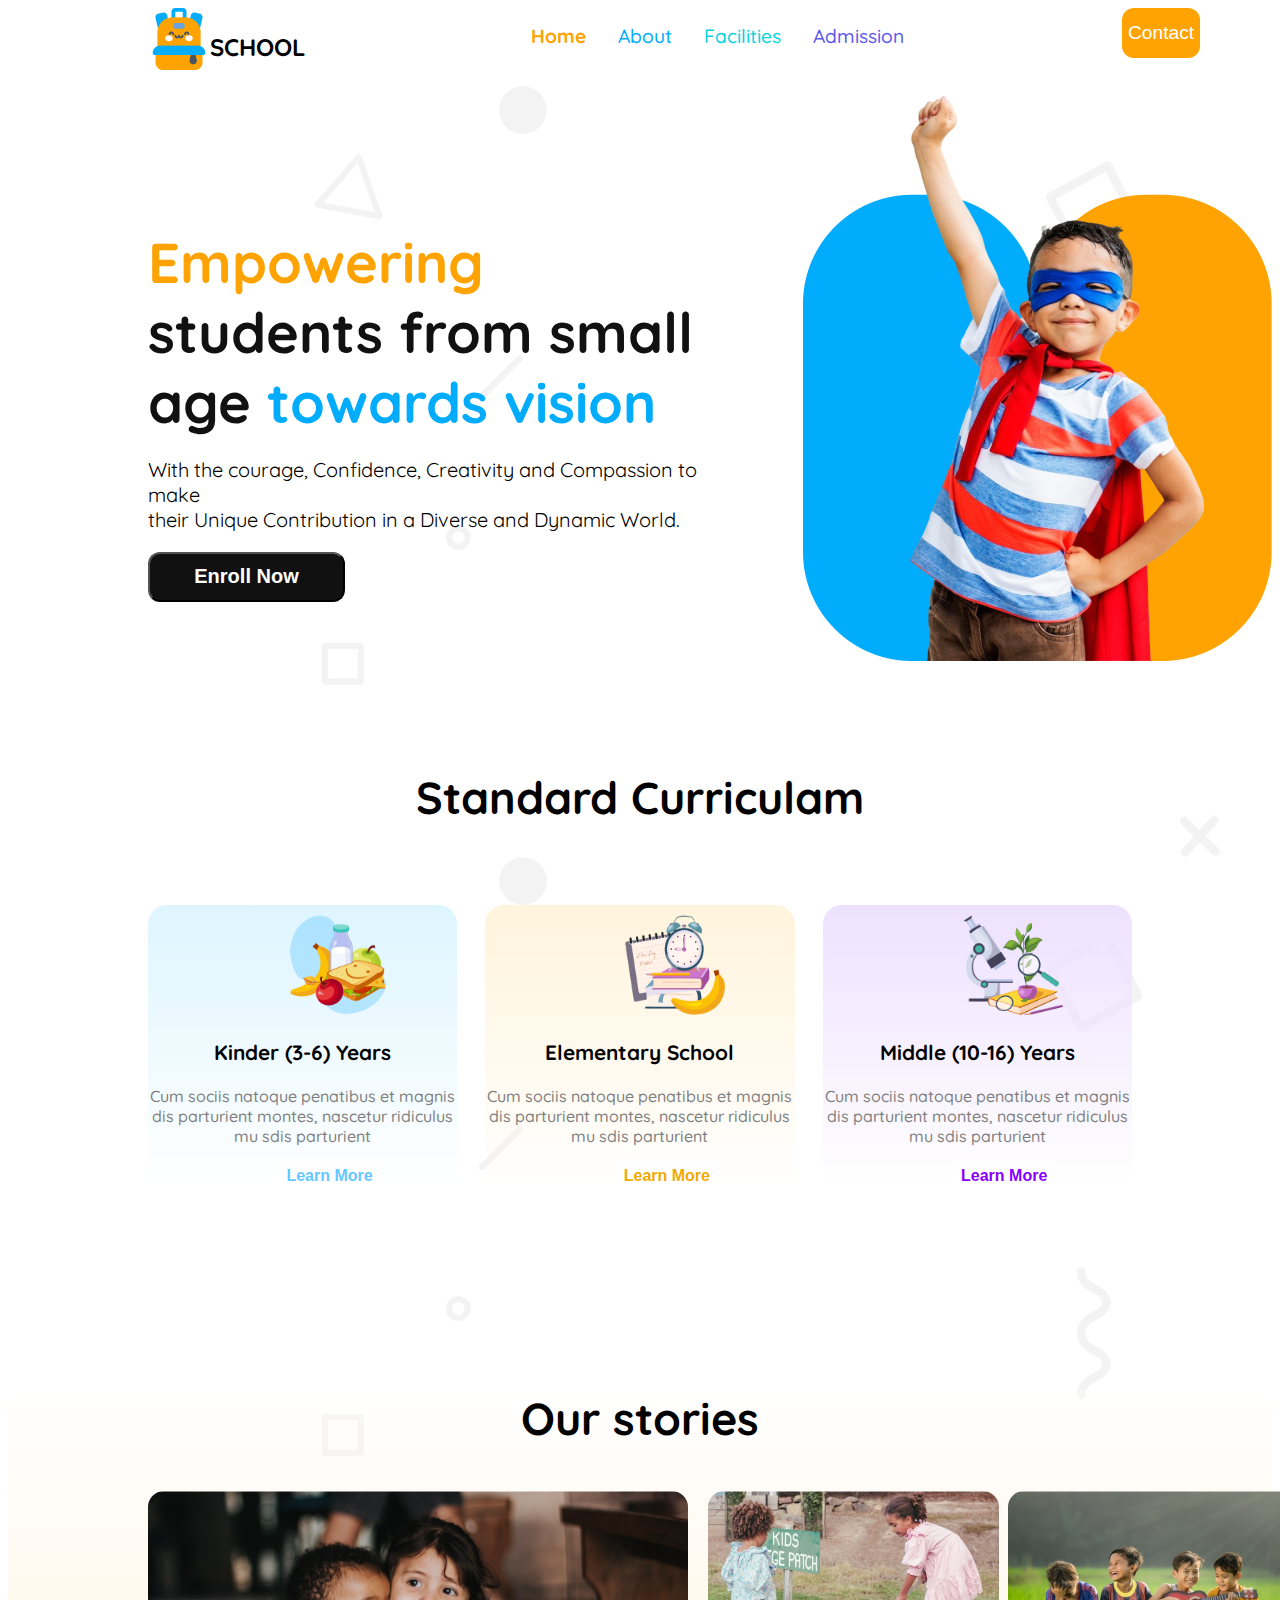
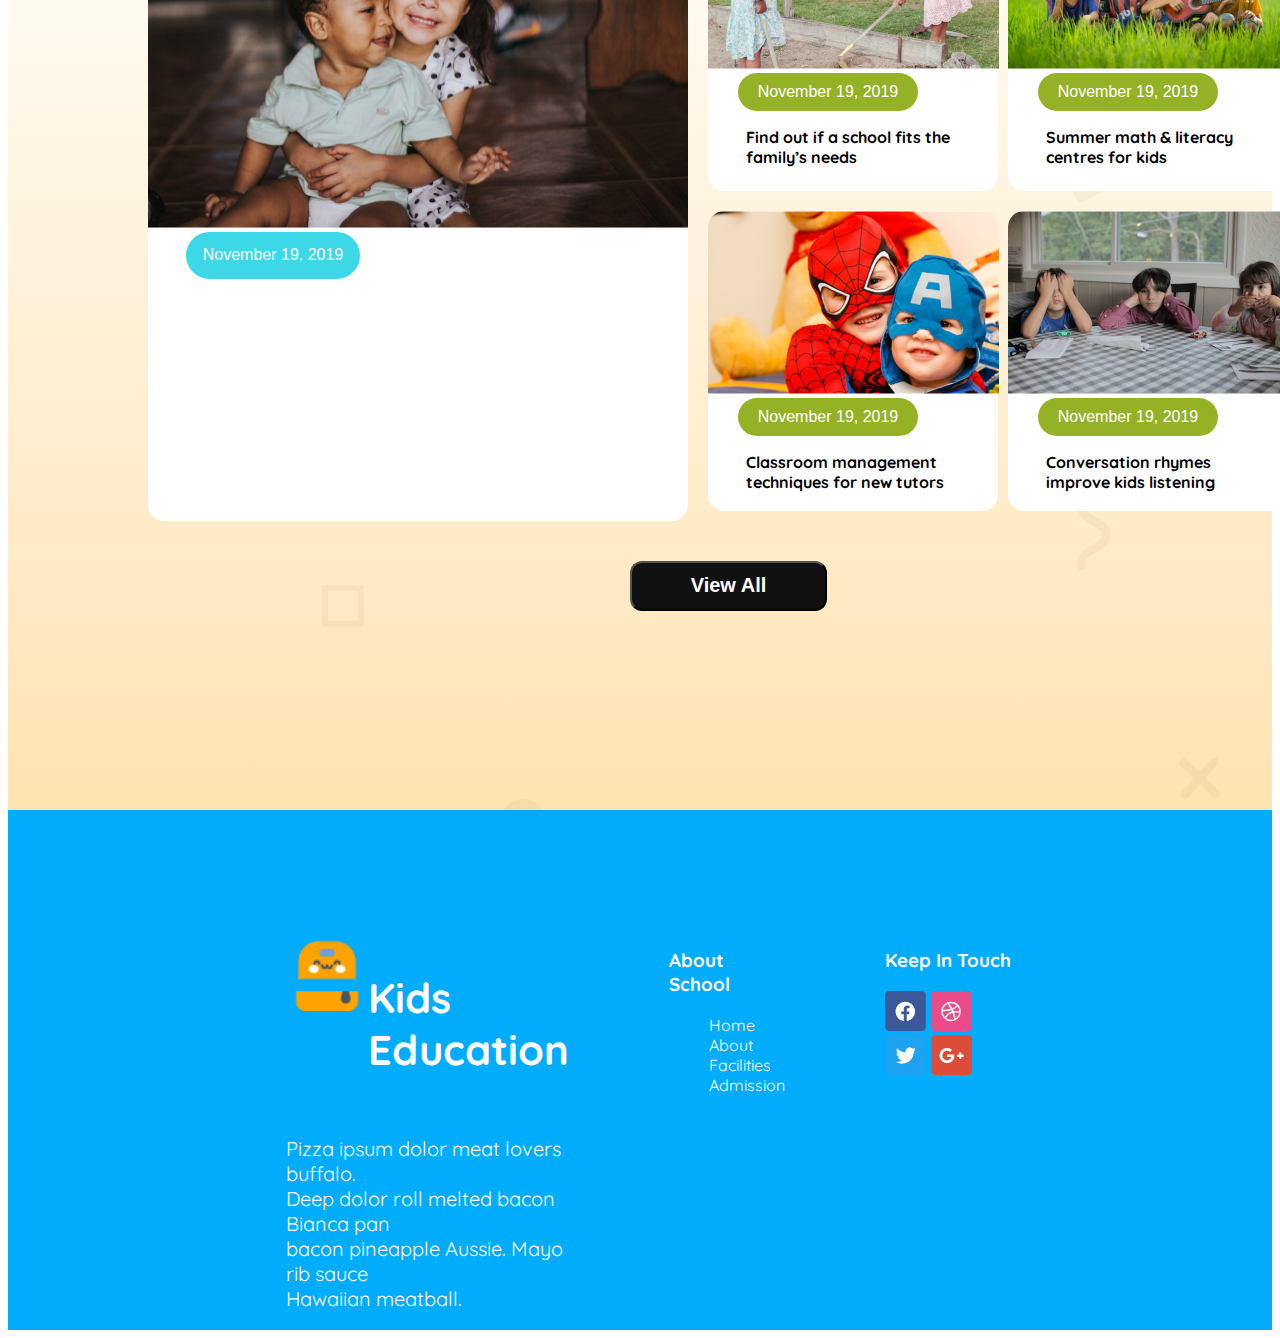
==== index1.html @ 7dfc8a81 "first commit" ====
<!DOCTYPE html>
<html lang="en">
<head>
    <meta charset="UTF-8">
    <meta name="viewport" content="width=device-width, initial-scale=1.0">
    <title>Assignment 2</title>
    <link rel="stylesheet" href="styles/index1.css">
</head>
<body class="quicksand">
   <header>
    <nav class="navbar">
        <div class="div"><img src="assets/logo.png" alt="">
    <h3 class="nav-title">SCHOOL</h3>
    </div>
    <ul class="nav-links">
       <li class="nav-item"><a href="" class="nav-link-1">Home</a></li>
       <li class="nav-item"><a href="" class="nav-link-2">About</a></li>
       <li class="nav-item"><a href="" class="nav-link-3">Facilities</a></li>
       <li class="nav-item"><a href="" class="nav-link-4">Admission</a></li>
    </ul>
    <button class="button-1">Contact</button>
    </nav>
   </header>
   <main>
<section class="hero-kid">
   <div class="hero"> <h3 class="hero-kid-title"><span class="span-1">Empowering</span><br>
    <span class="span-2">students from small <br> age </span> <span class="span-3"> towards vision</span></h3>
    <p class="hero-kid-paragraph">With the courage, Confidence, Creativity and Compassion to make <br> their Unique Contribution in a Diverse and Dynamic World.</p>
    <button class="button-2">Enroll Now</button>
</div>
<div class="hero-pic">
    <img  src="assets/hero-kids.png" alt="">
</div>
</section>
<section class="curriculam">
    <h3 class="card-title">Standard Curriculam</h3>
    <div class="cards">
      <div class="card-1">
         <img src="assets/kinder.png">
         <h3 class="card-123-title">Kinder (3-6) Years</h3>
         <p class="card-123-paragraph">Cum sociis natoque penatibus et magnis
             dis parturient montes, nascetur ridiculus
             mu sdis parturient</p>
             <button class="card-1-button">Learn More</button>
     </div>
     <div class="card-2">
        <img src="assets/elementary.png">
        <h3 class="card-123-title">Elementary School</h3>
        <p class="card-123-paragraph">Cum sociis natoque penatibus et magnis
            dis parturient montes, nascetur ridiculus
            mu sdis parturient</p>
            <button class="card-2-button">Learn More</button>
    </div>
    <div class="card-3">
        <img src="assets/middle.png">
        <h3 class="card-123-title">Middle (10-16) Years</h3>
        <p class="card-123-paragraph">Cum sociis natoque penatibus et magnis
            dis parturient montes, nascetur ridiculus
            mu sdis parturient</p>
            <button class="card-3-button">Learn More</button>
    </div>
</div>
</section>
<section class="story">
    <h3 class="story-title">Our stories</h3>
    <div class="story-container">
        <div class="big-card">
            <img src="assets/story-1.png" alt="">
            <div class="bn"><button class="story-button-1">November 19, 2019</button></div>
        </div>
     <div class="collage">  
        <div class="small-card">
            <img src="assets/story-2.png" alt="">
            <div class="small-button"><button class="s-button">November 19, 2019</button></div>
            <p class="story-paragraph">Find out if a school fits the<br>
                family’s needs
                </p>
        </div>
        <div class="small-card">
            <img src="assets/story-3.png" alt="">
            <div class="small-button"><button class="s-button">November 19, 2019</button></div>
            <p class="story-paragraph">Summer math & literacy<br>
                centres for kids</p>
        </div>
        <div class="small-card">
            <img src="assets/story-4.png" alt="">
            <div class="small-button"><button class="s-button">November 19, 2019</button></div>
            <p class="story-paragraph">Classroom management<br>
                techniques for new tutors
                </p>
        </div>
        <div class="small-card">
            <img src="assets/story-5.png" alt="">
            <div class="small-button"><button class="s-button">November 19, 2019</button></div>
            <p class="story-paragraph">Conversation rhymes<br>
                improve kids listening
                </p>
        </div>
    </div> 
    </div> <br><br>
    <div class="btn"><button class="button-7">View All</button></div> <br> <br> <br> <br>
</section>
   </main> 
   <footer>

<section class="footer-class">
   
   <div class="main-div"><div class="footer-1">
       <div class="divi"><img src="assets/logo.png">
        <h3 class="footer-title">Kids Education</h3></div>
        <p class="footer-paragraph">Pizza ipsum dolor meat lovers buffalo.<br>Deep dolor roll melted bacon Bianca pan<br> bacon pineapple Aussie. Mayo rib sauce<br> Hawaiian meatball.</p>
    </div>
    <div class="about">
        <h3 class="about-title">About School</h3>
        <ul class="links">
            <li class="item"><a href="" class="link-1">Home</a></li>
            <li class="item"><a href="" class="link-1">About</a></li>
            <li class="item"><a href="" class="link-1">Facilities</a></li>
            <li class="item"><a href="" class="link-1">Admission</a></li>
         </ul>
    </div>
    <div class="social-media">
        <h3 class="media-title">Keep In Touch</h3>
        <img src="assets/fb.png" alt="">
        <img src="assets/dribble.png" alt="">
        <img src="assets/twitter.png" alt="">
        <img src="assets/google+.png" alt="">
    </div>
</div>
</section>
   </footer>
</body>
</html>
---- styles/index1.css ----
@import url('https://fonts.googleapis.com/css2?family=Quicksand:wght@300..700&display=swap');



.quicksand {
  font-family: "Quicksand", serif;
  font-optical-sizing: auto;
  font-weight: 400;
  font-style: normal;
}
main{
    max-width: 1440px;
    background-image: url('../assets/bg.png');
    
}
.navbar{
   
    display: flex;
   
  margin-left: 140px;
    
}
.div{
    display: flex;
}
.navbar img{
    width: 62px;
    height: 62px;
}
.nav-title{
    font-size: 1.5rem;
    font-weight: 700;
   
    color: Black;
}
.nav-links{
    display: flex;
    margin-left: 186px;
   
}
.nav-item{
    list-style: none;
    margin-right: 32px;
}
.nav-link-1{
    text-decoration: none;
    font-weight: 700;
    font-size: 1.2rem;
    color: rgb(254, 163, 1);
}
.nav-link-2{
    text-decoration: none;
    font-weight: 500;
    font-size: 1.2rem;
    color:rgb(1, 172, 253) ;
}
.nav-link-3{
    text-decoration: none;
    font-weight: 500;
    font-size: 1.2rem;
    color: rgb(5, 212, 223);
}
.nav-link-4{
    text-decoration: none;
    font-weight: 500;
    font-size: 1.2rem;
    color: rgb(93, 88, 239) ;
}
.button-1{
    background-color:rgb(254, 163, 1);
    border-radius: 12px;
    border: none;
    color:rgb(255, 255, 255) ;
    font-weight: 500;
    font-size: 1.2rem;
    padding: 10px, 10px, 10px, 10px;
    width:197px;
    height: 50px;
    margin-left: 186px;
    margin-right: 141px;
}
.hero-kid{
    margin-left: 140px ;
    display: flex;
}
.hero-kid-paragraph{
    font-weight: 400;
    font-size: 1.25rem;
    color:Black ;
}

.hero{
    margin-top: 122px;
    margin-bottom: 122px;
    align-items: center;
    
    max-width: 640px;
}
.hero-pic{
    margin-left: 60px;
   
}
.button-2{
    width: 197px;
    height: 50px;
    border-radius: 12px;
    color: rgb(255, 255, 255);
    background-color:rgb(17, 17, 17) ;
    padding: 10px, 10px, 10px, 10px;
    font-size: 1.25rem;
    font-weight: 700;
}
.span-1{
    font-size: 3.5rem;
    font-weight: 700;
    color: rgb(254, 163, 1);
}
.span-2{
    font-size: 3.5rem;
    font-weight: 700;
    color:rgb(17, 17, 17);
}
.span-3{
    font-size: 3.5rem;
    font-weight: 700;
    color: rgb(1, 172, 253);
}
.curriculam{
   max-width: 1440px;
}
.cards{
    display: flex;
    margin-left: 140px;
    margin-right: 140px;
    margin-bottom: 200px;
    margin-top:80px;
    gap:28px;
    }
    .card-1{
        max-width: 368px;
        max-height: 477px;
        border-radius: 19px;
        
        border: skyblue;
        background:linear-gradient(to bottom,rgb(222, 245, 255),rgba(255, 255, 255, 0))
       
        }
        .card-1 img{
        
          width: 100px;
          height: 100px;
          margin-left: 140px;
          margin-top: 10px;
          
        }
        .card-2 img{
        
            width: 100px;
            height: 100px;
            margin-left: 140px;
            margin-top: 10px;
            
          }
          .card-3 img{
        
            width: 100px;
            height: 100px;
            margin-left: 140px;
            margin-top: 10px;
            
          }
    .card-123-title{
        font-weight: 700;
        font-size: 1.3rem;
        text-align: center;
    }
    .card-123-paragraph{
        font-size: 1rem;
        font-weight: 500;
        text-align: center;
        color:rgb(128, 128, 128);
    }
    .card-2{
        max-width: 368px;
        max-height: 477px;
        border-radius: 19px;
       background: linear-gradient(rgb(255, 244, 220),rgba(255, 255, 255, 0));
    }
    .card-3{
        max-width: 368px;
        max-height: 477px;
        border:green;
        border-radius: 19px;
       background: linear-gradient(rgb(238, 225, 255),transparent);
    }
    .card-1-button{
    width: 103px;
    height:28px;
    color:rgb(100, 200, 255);
    font-size:1rem;
    font-weight: 700;
    text-align: center;
    background-color:white ;
    border: none;
    margin-left: 130px;
    }
    .card-2-button{
        width: 103px;
        height:28px;
        color:rgb(240, 170, 0);
        font-size:1rem;
        font-weight: 700;
        text-align: center;
        background-color:white ;
        border: none;
        margin-left: 130px;
        
        }
        .card-3-button{
            width: 103px;
            height:28px;
            color:rgb(135, 0, 255);
            font-size:1rem;
            font-weight: 700;
            text-align: center;
            background-color:white ;
            border: none;
            margin-left: 130px;
            
            }
            .card-title,.story-title{
                font-weight:700;
                font-size: 2.8rem;
                text-align: center;
            }
                .button-7{
                    width: 197px;
                    height: 50px;
                    border-radius: 12px;
                    color: rgb(255, 255, 255);
                    background-color:rgb(17, 17, 17) ;
                    padding: 10px, 10px, 10px, 10px;
                    font-size: 1.25rem;
                    font-weight: 700;
                }
                .btn{
                    margin-left: 622px;
                    margin-right: 622px;
                }
                .story{
                    max-width: 1440px;
                    height: 1020px;
                    background: linear-gradient(to top,rgba(254, 163, 1, 0.3),rgba(255, 255, 255, 0.3));
                }
                .story-container{
                    display: flex;
                    gap: 20px;
                    
                }
                .big-card img{
                    width:540px ;
                    height: 337px;
                    border-top-left-radius: 16px;
                    border-top-right-radius: 16px;
                }
                .big-card{
                    width: 540px;
                    height: 630px;
                    background-color: white;
                   border-radius: 16px;
                   margin-left: 140px;
                }
                .story-button-1{
                  background-color: rgb(60, 216, 232); 
                  width: 174px; 
                  height: 47px;
                  border-radius: 47px;
                  color: white;
                  font-weight: 500;
                  font-size: 1rem;
                  border: none;
                
                }
                .bn{
                    margin-left: 38px;
                    
                
                }
                .collage{
                    display: grid;
                    grid-template-columns:repeat(2,1fr) ;
                    gap:10px;
                }
                .small-card{
                    width: 290px;
                    height: 300px;
                    border-radius: 16px;
                    background-color:white;
                }
                .small-card img{
                    border-top-left-radius: 16px;
                    border-top-right-radius: 16px;
                }
                .small-button{
                    margin-left:30px
                }
                .s-button{
                    background-color: rgb(149, 178, 38); 
                  width: 180px; 
                  height: 38px;
                  border-radius: 47px;
                  color: white;
                  font-weight: 500;
                  font-size: 1rem;
                  border: none;
                }
                .story-paragraph{
                    font-size: 1rem;
                    font-weight: 700;
                    color:rgb(0, 0, 0) ;
                    margin-left: 38px;
                }
                .footer-class{
                    background-color:rgb(1, 172, 253) ;
                    max-width: 1440px;
                    height: 520px;
                }
                .main-div{
                    display: flex;
                    max-width: 1440px;
                    height: 520px;
                   margin-left: 140px;
                   margin-right: 228px;
                   
                   
                }
                .divi{
                    display: flex;
                }
                .divi img{
                    height: 82px;
                    width: 82px;
                }
                .footer-title{
                 font-weight: 700;   
                 font-size: 2.6rem;
                 color: rgb(255, 255, 255);
                
                
                }
                .item{
                    list-style: none;
                 
                }
                
                .link-1{
                    text-decoration: none;
                    font-weight: 5200;
                    font-size: 1.5erem;
                    gap:30px;
                    color:rgb(255, 255, 255) ;
                }
                .footer-1{
                    margin-right: 100px;
                    margin-left: 138px;
                    margin-top: 119px;
                }
                .about{
                    margin-right: 100px;
                    margin-top: 119px;
                }
                .social-media{
                    margin-top: 119px;
                    
                    margin-right: 30px;
                }
                .footer-paragraph{
                    color: rgb(255, 255, 255);
                    font-weight: 400;
                    font-size: 1.25rem;
                }
                .about-title{
                    font-weight: 700;
                    font-size: 1.5erem;
                    color:rgb(255, 255, 255) ;
                }
                .media-title{
                    font-weight: 700;
                    font-size: 1.6erem;
                    color:rgb(255, 255, 255) ;
                }
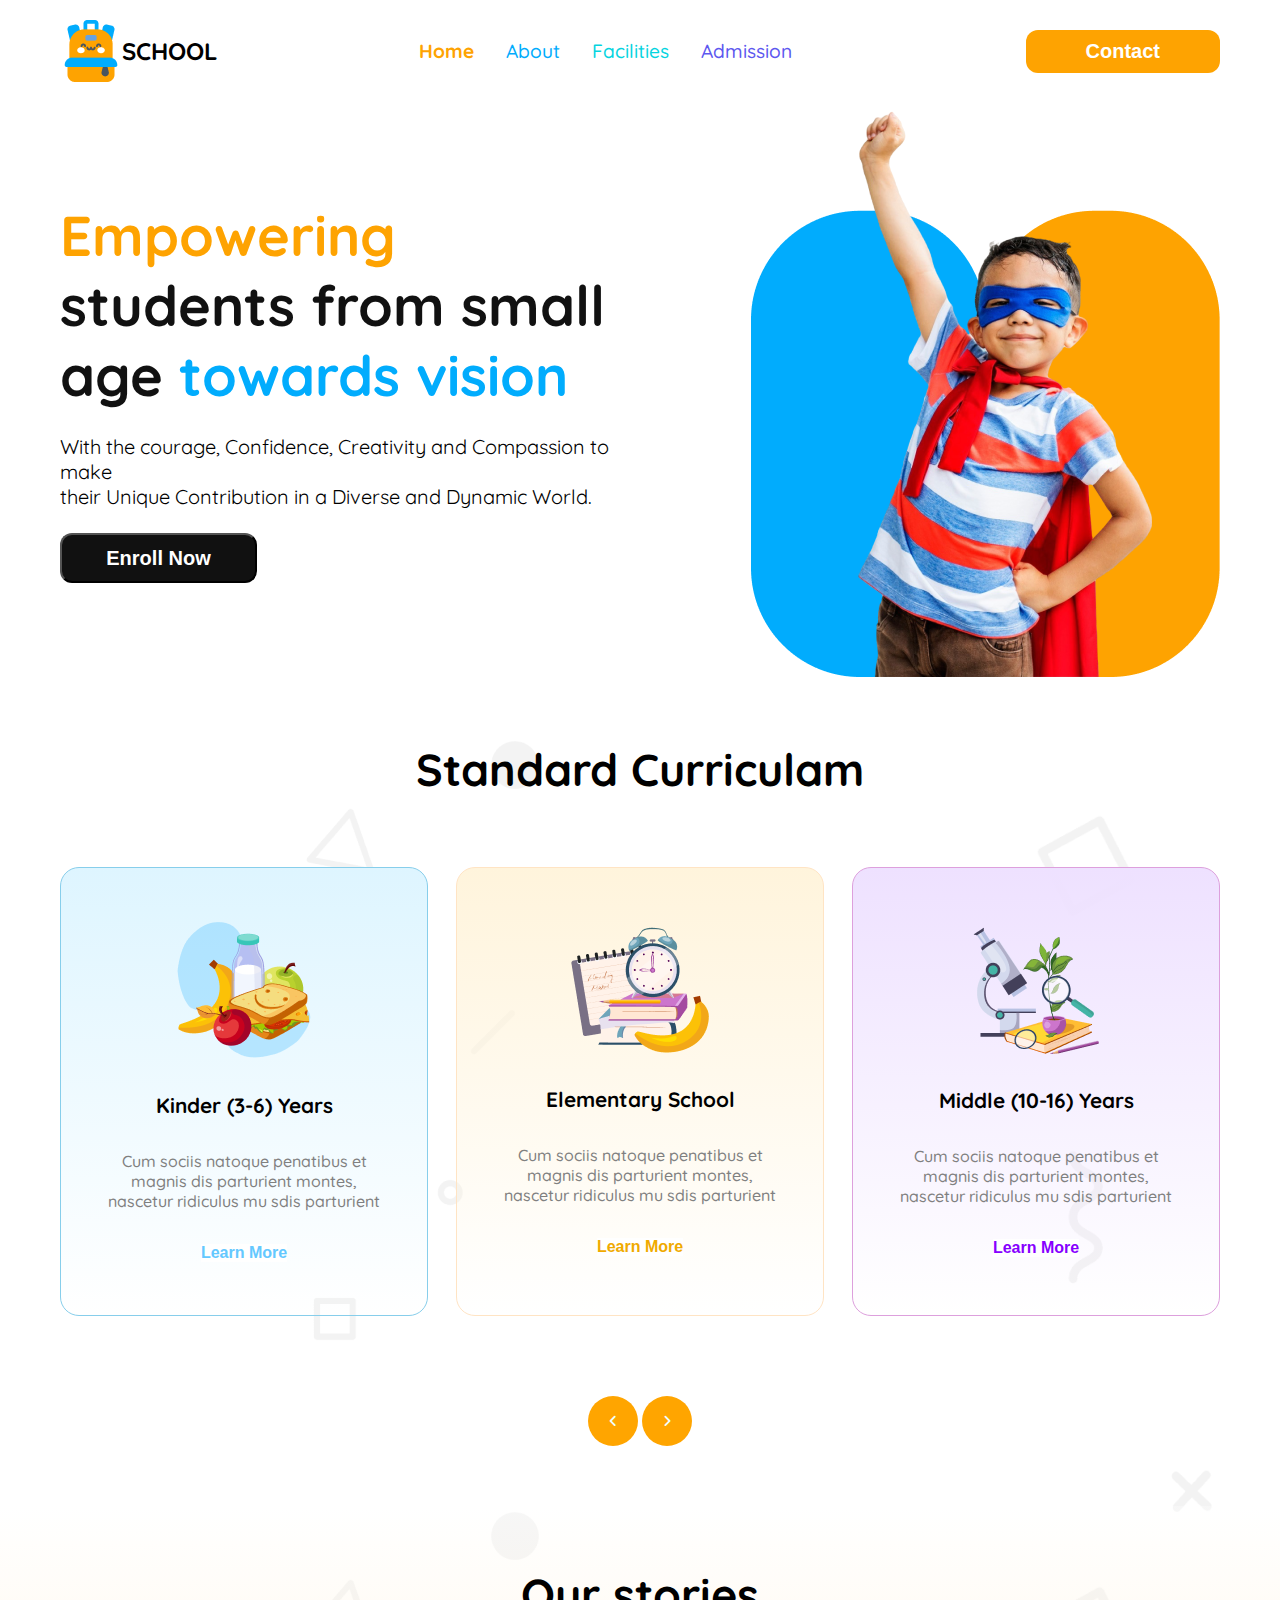
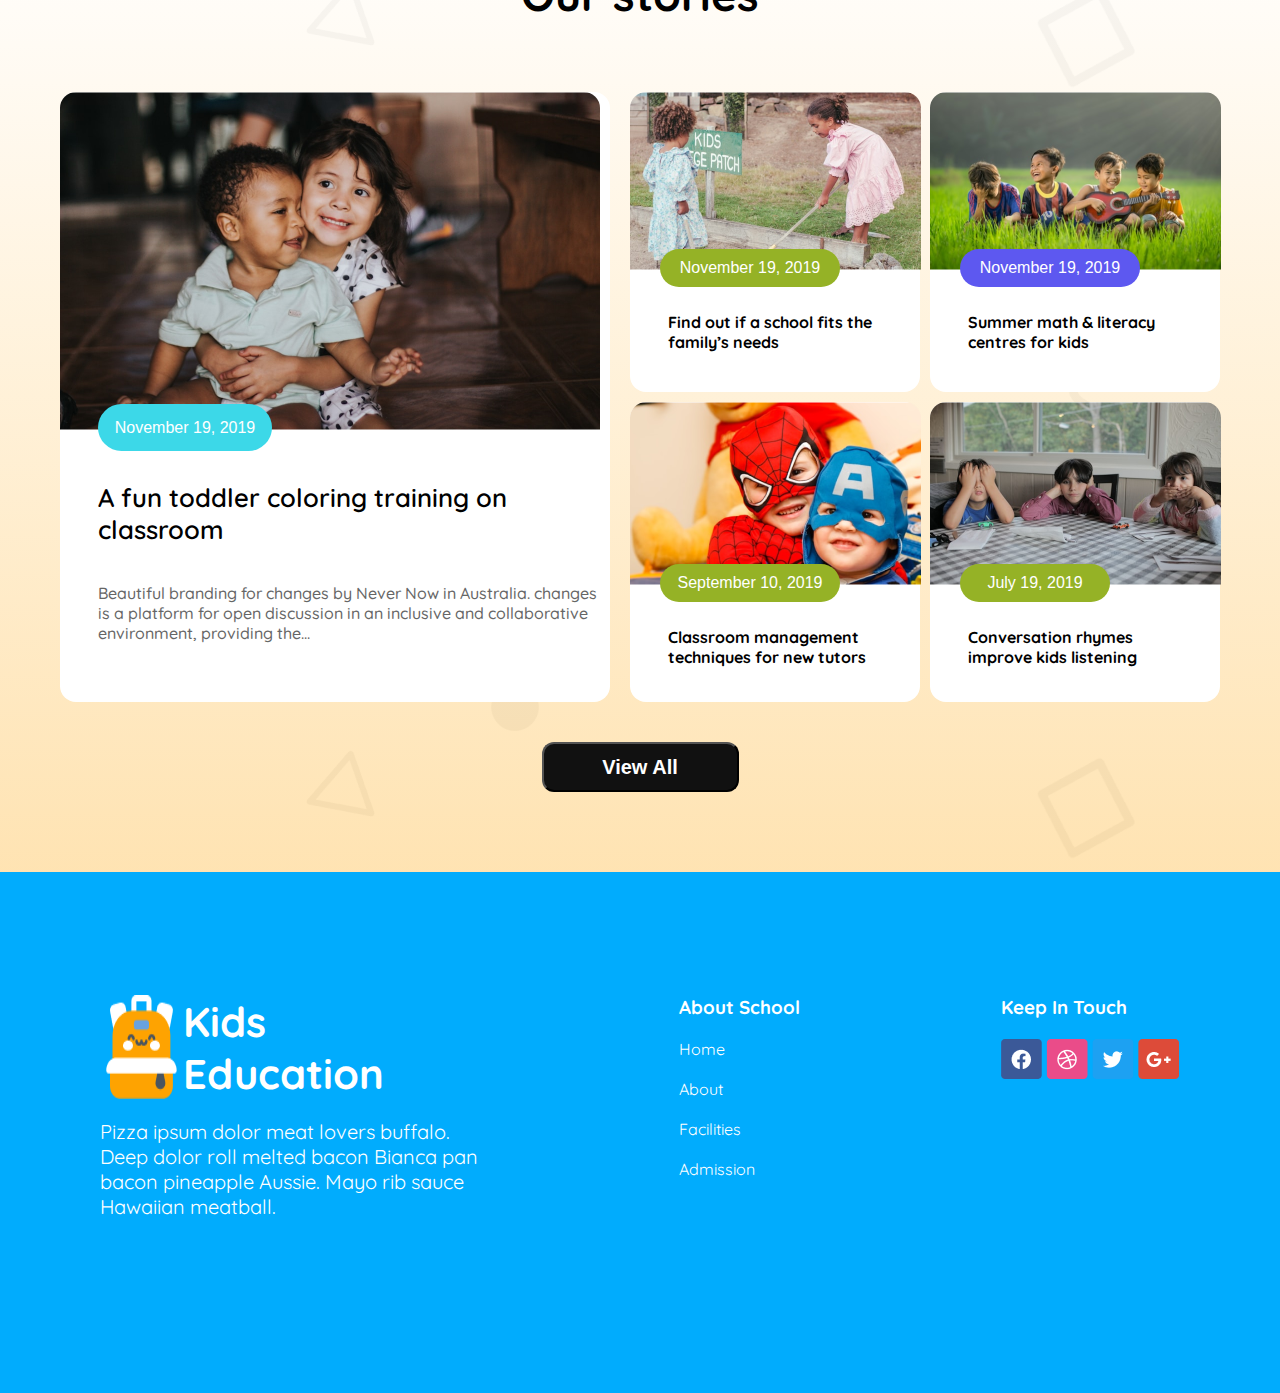
==== commit e83d1845: "all" ====
--- a/index1.html
+++ b/index1.html
@@ -1,133 +1,160 @@
 <!DOCTYPE html>
 <html lang="en">
+
 <head>
     <meta charset="UTF-8">
     <meta name="viewport" content="width=device-width, initial-scale=1.0">
     <title>Assignment 2</title>
     <link rel="stylesheet" href="styles/index1.css">
+    <link rel="stylesheet" href="https://cdnjs.cloudflare.com/ajax/libs/font-awesome/6.7.2/css/all.min.css"
+        integrity="sha512-Evv84Mr4kqVGRNSgIGL/F/aIDqQb7xQ2vcrdIwxfjThSH8CSR7PBEakCr51Ck+w+/U6swU2Im1vVX0SVk9ABhg=="
+        crossorigin="anonymous" referrerpolicy="no-referrer" />
 </head>
+
 <body class="quicksand">
-   <header>
-    <nav class="navbar">
-        <div class="div"><img src="assets/logo.png" alt="">
-    <h3 class="nav-title">SCHOOL</h3>
-    </div>
-    <ul class="nav-links">
-       <li class="nav-item"><a href="" class="nav-link-1">Home</a></li>
-       <li class="nav-item"><a href="" class="nav-link-2">About</a></li>
-       <li class="nav-item"><a href="" class="nav-link-3">Facilities</a></li>
-       <li class="nav-item"><a href="" class="nav-link-4">Admission</a></li>
-    </ul>
-    <button class="button-1">Contact</button>
-    </nav>
-   </header>
-   <main>
-<section class="hero-kid">
-   <div class="hero"> <h3 class="hero-kid-title"><span class="span-1">Empowering</span><br>
-    <span class="span-2">students from small <br> age </span> <span class="span-3"> towards vision</span></h3>
-    <p class="hero-kid-paragraph">With the courage, Confidence, Creativity and Compassion to make <br> their Unique Contribution in a Diverse and Dynamic World.</p>
-    <button class="button-2">Enroll Now</button>
-</div>
-<div class="hero-pic">
-    <img  src="assets/hero-kids.png" alt="">
-</div>
-</section>
-<section class="curriculam">
-    <h3 class="card-title">Standard Curriculam</h3>
-    <div class="cards">
-      <div class="card-1">
-         <img src="assets/kinder.png">
-         <h3 class="card-123-title">Kinder (3-6) Years</h3>
-         <p class="card-123-paragraph">Cum sociis natoque penatibus et magnis
-             dis parturient montes, nascetur ridiculus
-             mu sdis parturient</p>
-             <button class="card-1-button">Learn More</button>
-     </div>
-     <div class="card-2">
-        <img src="assets/elementary.png">
-        <h3 class="card-123-title">Elementary School</h3>
-        <p class="card-123-paragraph">Cum sociis natoque penatibus et magnis
-            dis parturient montes, nascetur ridiculus
-            mu sdis parturient</p>
-            <button class="card-2-button">Learn More</button>
-    </div>
-    <div class="card-3">
-        <img src="assets/middle.png">
-        <h3 class="card-123-title">Middle (10-16) Years</h3>
-        <p class="card-123-paragraph">Cum sociis natoque penatibus et magnis
-            dis parturient montes, nascetur ridiculus
-            mu sdis parturient</p>
-            <button class="card-3-button">Learn More</button>
-    </div>
-</div>
-</section>
-<section class="story">
-    <h3 class="story-title">Our stories</h3>
-    <div class="story-container">
-        <div class="big-card">
-            <img src="assets/story-1.png" alt="">
-            <div class="bn"><button class="story-button-1">November 19, 2019</button></div>
-        </div>
-     <div class="collage">  
-        <div class="small-card">
-            <img src="assets/story-2.png" alt="">
-            <div class="small-button"><button class="s-button">November 19, 2019</button></div>
-            <p class="story-paragraph">Find out if a school fits the<br>
-                family’s needs
-                </p>
-        </div>
-        <div class="small-card">
-            <img src="assets/story-3.png" alt="">
-            <div class="small-button"><button class="s-button">November 19, 2019</button></div>
-            <p class="story-paragraph">Summer math & literacy<br>
-                centres for kids</p>
-        </div>
-        <div class="small-card">
-            <img src="assets/story-4.png" alt="">
-            <div class="small-button"><button class="s-button">November 19, 2019</button></div>
-            <p class="story-paragraph">Classroom management<br>
-                techniques for new tutors
-                </p>
-        </div>
-        <div class="small-card">
-            <img src="assets/story-5.png" alt="">
-            <div class="small-button"><button class="s-button">November 19, 2019</button></div>
-            <p class="story-paragraph">Conversation rhymes<br>
-                improve kids listening
-                </p>
-        </div>
-    </div> 
-    </div> <br><br>
-    <div class="btn"><button class="button-7">View All</button></div> <br> <br> <br> <br>
-</section>
-   </main> 
-   <footer>
+    <header>
+        <nav class="navbar">
+            <div class="div"><img src="assets/logo.png" alt="">
+                <h3 class="nav-title">SCHOOL</h3>
+            </div>
+            <ul class="nav-links">
+                <li class="nav-item"><a href="" class="nav-link-1">Home</a></li>
+                <li class="nav-item"><a href="" class="nav-link-2">About</a></li>
+                <li class="nav-item"><a href="" class="nav-link-3">Facilities</a></li>
+                <li class="nav-item"><a href="" class="nav-link-4">Admission</a></li>
+            </ul>
+            <button class="button-1">Contact</button>
+        </nav>
 
-<section class="footer-class">
-   
-   <div class="main-div"><div class="footer-1">
-       <div class="divi"><img src="assets/logo.png">
-        <h3 class="footer-title">Kids Education</h3></div>
-        <p class="footer-paragraph">Pizza ipsum dolor meat lovers buffalo.<br>Deep dolor roll melted bacon Bianca pan<br> bacon pineapple Aussie. Mayo rib sauce<br> Hawaiian meatball.</p>
-    </div>
-    <div class="about">
-        <h3 class="about-title">About School</h3>
-        <ul class="links">
-            <li class="item"><a href="" class="link-1">Home</a></li>
-            <li class="item"><a href="" class="link-1">About</a></li>
-            <li class="item"><a href="" class="link-1">Facilities</a></li>
-            <li class="item"><a href="" class="link-1">Admission</a></li>
-         </ul>
-    </div>
-    <div class="social-media">
-        <h3 class="media-title">Keep In Touch</h3>
-        <img src="assets/fb.png" alt="">
-        <img src="assets/dribble.png" alt="">
-        <img src="assets/twitter.png" alt="">
-        <img src="assets/google+.png" alt="">
-    </div>
-</div>
-</section>
-   </footer>
+
+        <section class="hero-kid">
+            <div class="hero">
+                <h3 class="hero-kid-title"><span class="span-1">Empowering</span><br>
+                    <span class="span-2">students from small <br> age </span> <span class="span-3"> towards
+                        vision</span>
+                </h3>
+                <p class="hero-kid-paragraph">With the courage, Confidence, Creativity and Compassion to make <br> their
+                    Unique Contribution in a Diverse and Dynamic World.</p>
+                <button class="button-2">Enroll Now</button>
+            </div>
+            <div class="hero-pic">
+                <img src="assets/hero-kids.png" alt="">
+            </div>
+        </section>
+    </header>
+    <main>
+        <section class="curriculam">
+            <h3 class="card-title">Standard Curriculam</h3>
+            <div class="cards">
+                <div class="card-1 commom-card">
+                    <img src="assets/kinder.png">
+                    <h3 class="card-123-title">Kinder (3-6) Years</h3>
+                    <p class="card-123-paragraph">Cum sociis natoque penatibus et magnis
+                        dis parturient montes, nascetur ridiculus
+                        mu sdis parturient</p>
+                    <button class="card-1-button">Learn More</button>
+                </div>
+                <div class="card-2 commom-card">
+                    <img src="assets/elementary.png">
+                    <h3 class="card-123-title">Elementary School</h3>
+                    <p class="card-123-paragraph">Cum sociis natoque penatibus et magnis
+                        dis parturient montes, nascetur ridiculus
+                        mu sdis parturient</p>
+                    <button class="card-2-button">Learn More</button>
+                </div>
+                <div class="card-3 commom-card">
+                    <img src="assets/middle.png">
+                    <h3 class="card-123-title">Middle (10-16) Years</h3>
+                    <p class="card-123-paragraph">Cum sociis natoque penatibus et magnis
+                        dis parturient montes, nascetur ridiculus
+                        mu sdis parturient</p>
+                    <button class="card-3-button">Learn More</button>
+                </div>
+
+            </div>
+            <div class="r-button"><button class="round-button"><i class="fa-solid fa-angle-left"></i> </button> <button class="round-button"><i class="fa-solid fa-angle-right"></i></button></div> 
+
+        </section>
+        <section class="story-class">
+            <div class="story">
+                <h3 class="story-title">Our stories</h3>
+                <div class="story-container">
+                    <div class="big-card">
+                        <img src="assets/story-1.png" alt="">
+                        <div class="bn"><button class="story-button-1">November 19, 2019</button></div>
+                        <h3 class="big-card-title">A fun toddler coloring training on<br>
+                            classroom</h3>
+                        <p class="big-card-paragraph">Beautiful branding for changes by Never Now in Australia.
+                            changes is a platform for open discussion in an inclusive and
+                            collaborative environment, providing the...</p>
+                    </div>
+                    <div class="collage">
+                        <div class="small-card">
+                            <img src="assets/story-2.png" alt="">
+                            <div class="small-button"><button class="s-button">November 19, 2019</button></div>
+                            <p class="story-paragraph">Find out if a school fits the<br>
+                                family’s needs
+                            </p>
+                        </div>
+                        <div class="small-card">
+                            <img src="assets/story-3.png" alt="">
+                            <div class="small-button"><button class="s1-button">November 19, 2019</button></div>
+                            <p class="story-paragraph">Summer math & literacy<br>
+                                centres for kids</p>
+                        </div>
+                        <div class="small-card">
+                            <img src="assets/story-4.png" alt="">
+                            <div class="small-button"><button class="s-button">September 10, 2019</button></div>
+                            <p class="story-paragraph">Classroom management<br>
+                                techniques for new tutors
+                            </p>
+                        </div>
+                        <div class="small-card">
+                            <img src="assets/story-5.png" alt="">
+                            <div class="small-button"><button class="s2-button">July 19, 2019</button></div>
+                            <p class="story-paragraph">Conversation rhymes<br>
+                                improve kids listening
+                            </p>
+                        </div>
+                    </div>
+                </div> <br><br>
+                <div class="btn"><button class="button-7">View All</button></div> <br> <br> <br> <br>
+            </div>
+        </section>
+    </main>
+    <footer>
+        <section class="footer-section">
+            
+
+                <div class="main-div">
+                    <div class="footer-1">
+                        <div class="divi"><img src="assets/babe.png">
+                            <h3 class="footer-title">Kids<br> Education</h3>
+                        </div>
+                        <p class="footer-paragraph">Pizza ipsum dolor meat lovers buffalo.<br>Deep dolor roll melted
+                            bacon
+                            Bianca pan<br> bacon pineapple Aussie. Mayo rib sauce<br> Hawaiian meatball.</p>
+                    </div>
+                    <div class="about">
+                        <h3 class="about-title">About School</h3>
+                        <ul class="links">
+                            <li class="item"><a href="" class="link-1">Home</a></li>
+                            <li class="item"><a href="" class="link-1">About</a></li>
+                            <li class="item"><a href="" class="link-1">Facilities</a></li>
+                            <li class="item"><a href="" class="link-1">Admission</a></li>
+                        </ul>
+                    </div>
+                    <div class="social-media">
+                        <h3 class="media-title">Keep In Touch</h3>
+                        <img src="assets/fb.png" alt="">
+                        <img src="assets/dribble.png" alt="">
+                        <img src="assets/twitter.png" alt="">
+                        <img src="assets/google+.png" alt="">
+                    </div>
+                </div>
+            
+        </section>
+    </footer>
 </body>
+
 </html>--- a/styles/index1.css
+++ b/styles/index1.css
@@ -8,20 +8,31 @@
   font-weight: 400;
   font-style: normal;
 }
+*{
+    margin: 0px;
+    padding: 0px;
+}
 main{
-    max-width: 1440px;
-    background-image: url('../assets/bg.png');
-    
+    
+    background: url('../assets/bg.png');
+    
+}
+.navbar,.hero-kid,.curriculam,.story,.footer-class{
+    max-width: 1160px;
+    margin: 0px auto;
 }
 .navbar{
    
     display: flex;
-   
-  margin-left: 140px;
-    
+   justify-content: space-between;
+ 
+    align-items: center;
+    margin-top: 20px;
+    margin-bottom: 20px;
 }
 .div{
     display: flex;
+    align-items: center;
 }
 .navbar img{
     width: 62px;
@@ -35,7 +46,7 @@
 }
 .nav-links{
     display: flex;
-    margin-left: 186px;
+    
    
 }
 .nav-item{
@@ -71,17 +82,16 @@
     border-radius: 12px;
     border: none;
     color:rgb(255, 255, 255) ;
-    font-weight: 500;
-    font-size: 1.2rem;
-    padding: 10px, 10px, 10px, 10px;
-    width:197px;
-    height: 50px;
-    margin-left: 186px;
-    margin-right: 141px;
+    font-weight: 600;
+    font-size: 1.25rem;
+   padding: 10px 60px;
+   
+    
 }
 .hero-kid{
-    margin-left: 140px ;
-    display: flex;
+   display: flex;
+   align-items: center;
+   gap: 50px;
 }
 .hero-kid-paragraph{
     font-weight: 400;
@@ -90,11 +100,10 @@
 }
 
 .hero{
-    margin-top: 122px;
-    margin-bottom: 122px;
-    align-items: center;
-    
-    max-width: 640px;
+   display: flex;
+   flex-direction: column;
+   gap: 24px;
+   
 }
 .hero-pic{
     margin-left: 60px;
@@ -125,114 +134,111 @@
     font-weight: 700;
     color: rgb(1, 172, 253);
 }
-.curriculam{
-   max-width: 1440px;
-}
+
 .cards{
     display: flex;
-    margin-left: 140px;
-    margin-right: 140px;
-    margin-bottom: 200px;
-    margin-top:80px;
+    
     gap:28px;
     }
-    .card-1{
-        max-width: 368px;
-        max-height: 477px;
-        border-radius: 19px;
+   
         
-        border: skyblue;
-        background:linear-gradient(to bottom,rgb(222, 245, 255),rgba(255, 255, 255, 0))
-       
-        }
-        .card-1 img{
-        
-          width: 100px;
-          height: 100px;
-          margin-left: 140px;
-          margin-top: 10px;
-          
-        }
-        .card-2 img{
-        
-            width: 100px;
-            height: 100px;
-            margin-left: 140px;
-            margin-top: 10px;
-            
-          }
-          .card-3 img{
-        
-            width: 100px;
-            height: 100px;
-            margin-left: 140px;
-            margin-top: 10px;
-            
-          }
-    .card-123-title{
-        font-weight: 700;
-        font-size: 1.3rem;
-        text-align: center;
-    }
-    .card-123-paragraph{
-        font-size: 1rem;
-        font-weight: 500;
-        text-align: center;
-        color:rgb(128, 128, 128);
-    }
-    .card-2{
-        max-width: 368px;
-        max-height: 477px;
-        border-radius: 19px;
-       background: linear-gradient(rgb(255, 244, 220),rgba(255, 255, 255, 0));
-    }
-    .card-3{
-        max-width: 368px;
-        max-height: 477px;
-        border:green;
-        border-radius: 19px;
-       background: linear-gradient(rgb(238, 225, 255),transparent);
-    }
-    .card-1-button{
-    width: 103px;
-    height:28px;
-    color:rgb(100, 200, 255);
-    font-size:1rem;
-    font-weight: 700;
-    text-align: center;
-    background-color:white ;
-    border: none;
-    margin-left: 130px;
-    }
-    .card-2-button{
-        width: 103px;
-        height:28px;
-        color:rgb(240, 170, 0);
-        font-size:1rem;
-        font-weight: 700;
-        text-align: center;
-        background-color:white ;
-        border: none;
-        margin-left: 130px;
+        .commom-card{
+         display: flex;   
+         flex-direction: column;
+         gap: 33px;
+         justify-content: center;
+         align-items: center;
+         padding: 53px 40px ;
         
         }
-        .card-3-button{
-            width: 103px;
-            height:28px;
-            color:rgb(135, 0, 255);
-            font-size:1rem;
+        .card-123-title{
             font-weight: 700;
+            font-size: 1.3rem;
             text-align: center;
-            background-color:white ;
-            border: none;
-            margin-left: 130px;
+        }
+        .card-123-paragraph{
+            font-size: 1rem;
+            font-weight: 500;
+            text-align: center;
+            color:rgb(128, 128, 128);
+        }
+        .card-1{
+        
+            border-radius: 19px;
             
+            border:1px solid skyblue;
+            background:linear-gradient(to bottom,rgb(222, 245, 255),rgba(255, 255, 255, 0))
+           
             }
-            .card-title,.story-title{
-                font-weight:700;
-                font-size: 2.8rem;
+            .card-2{
+        border: 1px solid bisque;
+                border-radius: 19px;
+               background: linear-gradient(rgb(255, 244, 220),rgba(255, 255, 255, 0));
+            }
+            .card-3{
+       border: 1px solid plum;
+                border-radius: 19px;
+               background: linear-gradient(rgb(238, 225, 255),transparent);
+            }
+            .card-1-button{
+    
+                color:rgb(100, 200, 255);
+                font-size:1rem;
+                font-weight: 700;
                 text-align: center;
-            }
+                background-color:white ;
+                border: none;
+                
+                }
+                .card-2-button{
+       
+                    color:rgb(240, 170, 0);
+                    font-size:1rem;
+                    font-weight: 700;
+                    text-align: center;
+                    background-color:white ;
+                    border: none;
+                    
+                    
+                    }
+                    .card-3-button{
+                       
+                        color:rgb(135, 0, 255);
+                        font-size:1rem;
+                        font-weight: 700;
+                        text-align: center;
+                        background-color:white ;
+                        border: none;
+                      
+                        
+                        }
+                        .card-title,.story-title{
+                            font-weight:700;
+                            font-size: 2.8rem;
+                            text-align: center;
+                        }
+                        .card-title{
+                            margin-top: 60px;
+                            margin-bottom: 70px;
+                        }
+  .r-button{
+    text-align: center;
+    margin-top: 80px;
+    margin-bottom: 60px;
+  }
+  .round-button{
+    height: 50px;
+    width: 50px;
+    border-radius: 50%;
+    padding: 18px;
+    border: none;
+    background-color:orange ;
+    color: azure;
+    font-weight: 700;
+   
+    
+
+  }
                 .button-7{
                     width: 197px;
                     height: 50px;
@@ -247,28 +253,44 @@
                     margin-left: 622px;
                     margin-right: 622px;
                 }
-                .story{
-                    max-width: 1440px;
-                    height: 1020px;
-                    background: linear-gradient(to top,rgba(254, 163, 1, 0.3),rgba(255, 255, 255, 0.3));
+                .story-class{
+                 background: linear-gradient(to top,rgba(254, 163, 1, 0.3),rgba(255, 255, 255, 0.3));
+                 
+                }
+                
+                .story-title{
+                    margin-top: 60px;
+                    margin-bottom: 70px;
                 }
                 .story-container{
                     display: flex;
-                    gap: 20px;
+                   gap: 20px;
+                    
                     
                 }
                 .big-card img{
-                    width:540px ;
-                    height: 337px;
+                   
                     border-top-left-radius: 16px;
                     border-top-right-radius: 16px;
                 }
                 .big-card{
-                    width: 540px;
-                    height: 630px;
+                   
                     background-color: white;
                    border-radius: 16px;
-                   margin-left: 140px;
+                   
+                }
+                .big-card-title{
+                    color: rgba(0, 0, 0, 1);
+                    font-weight: 600;
+                    font-size: 1.6rem;
+                    margin-left: 38px;
+                    margin-bottom: 38px;
+                }
+                .big-card-paragraph{
+                   font-weight: 500; 
+                   font-size: 1rem;
+                   color:rgba(102, 102, 102, 1) ;
+                   margin-left: 38px;
                 }
                 .story-button-1{
                   background-color: rgb(60, 216, 232); 
@@ -283,6 +305,8 @@
                 }
                 .bn{
                     margin-left: 38px;
+                    bottom: 30px;
+                    position: relative;
                     
                 
                 }
@@ -297,12 +321,25 @@
                     border-radius: 16px;
                     background-color:white;
                 }
+                .story-class{
+                    display: flex;
+                  
+                }
+                .story{
+                    display: flex;
+                    flex-direction: column;
+                    align-items: center;
+                    justify-content: center;
+                }
                 .small-card img{
                     border-top-left-radius: 16px;
                     border-top-right-radius: 16px;
                 }
                 .small-button{
-                    margin-left:30px
+                    margin-left:30px;
+                    position: relative;
+                 bottom: 25px;
+    
                 }
                 .s-button{
                     background-color: rgb(149, 178, 38); 
@@ -314,33 +351,50 @@
                   font-size: 1rem;
                   border: none;
                 }
+                .s1-button
+                {
+                    background-color:rgba(93, 88, 240, 1) ;
+                    width: 180px; 
+                  height: 38px;
+                  border-radius: 47px;
+                  color: white;
+                  font-weight: 500;
+                  font-size: 1rem;
+                  border: none;
+                }
+                .s2-button
+                {
+                    background-color: rgb(149, 178, 38);
+                    width: 150px; 
+                  height: 38px;
+                  border-radius: 47px;
+                  color: white;
+                  font-weight: 500;
+                  font-size: 1rem;
+                  border: none;
+                }
                 .story-paragraph{
                     font-size: 1rem;
                     font-weight: 700;
                     color:rgb(0, 0, 0) ;
                     margin-left: 38px;
                 }
-                .footer-class{
-                    background-color:rgb(1, 172, 253) ;
-                    max-width: 1440px;
-                    height: 520px;
-                }
+               .footer-section{
+                background-color: rgba(1, 172, 253, 1);
+               }
                 .main-div{
                     display: flex;
-                    max-width: 1440px;
-                    height: 520px;
-                   margin-left: 140px;
-                   margin-right: 228px;
+                    
+                    padding-top:123px ;
+                    padding-bottom: 174px;
+                   justify-content: space-around;
                    
-                   
-                }
-                .divi{
-                    display: flex;
-                }
-                .divi img{
-                    height: 82px;
-                    width: 82px;
-                }
+                }
+              .divi{
+                display: flex;
+                margin-bottom: 20px;
+              }
+                
                 .footer-title{
                  font-weight: 700;   
                  font-size: 2.6rem;
@@ -350,6 +404,7 @@
                 }
                 .item{
                     list-style: none;
+                    margin-bottom: 20px;
                  
                 }
                 
@@ -360,20 +415,7 @@
                     gap:30px;
                     color:rgb(255, 255, 255) ;
                 }
-                .footer-1{
-                    margin-right: 100px;
-                    margin-left: 138px;
-                    margin-top: 119px;
-                }
-                .about{
-                    margin-right: 100px;
-                    margin-top: 119px;
-                }
-                .social-media{
-                    margin-top: 119px;
-                    
-                    margin-right: 30px;
-                }
+                
                 .footer-paragraph{
                     color: rgb(255, 255, 255);
                     font-weight: 400;
@@ -383,9 +425,11 @@
                     font-weight: 700;
                     font-size: 1.5erem;
                     color:rgb(255, 255, 255) ;
+                    margin-bottom: 20px;
                 }
                 .media-title{
                     font-weight: 700;
                     font-size: 1.6erem;
                     color:rgb(255, 255, 255) ;
+                    margin-bottom: 20px;
                 }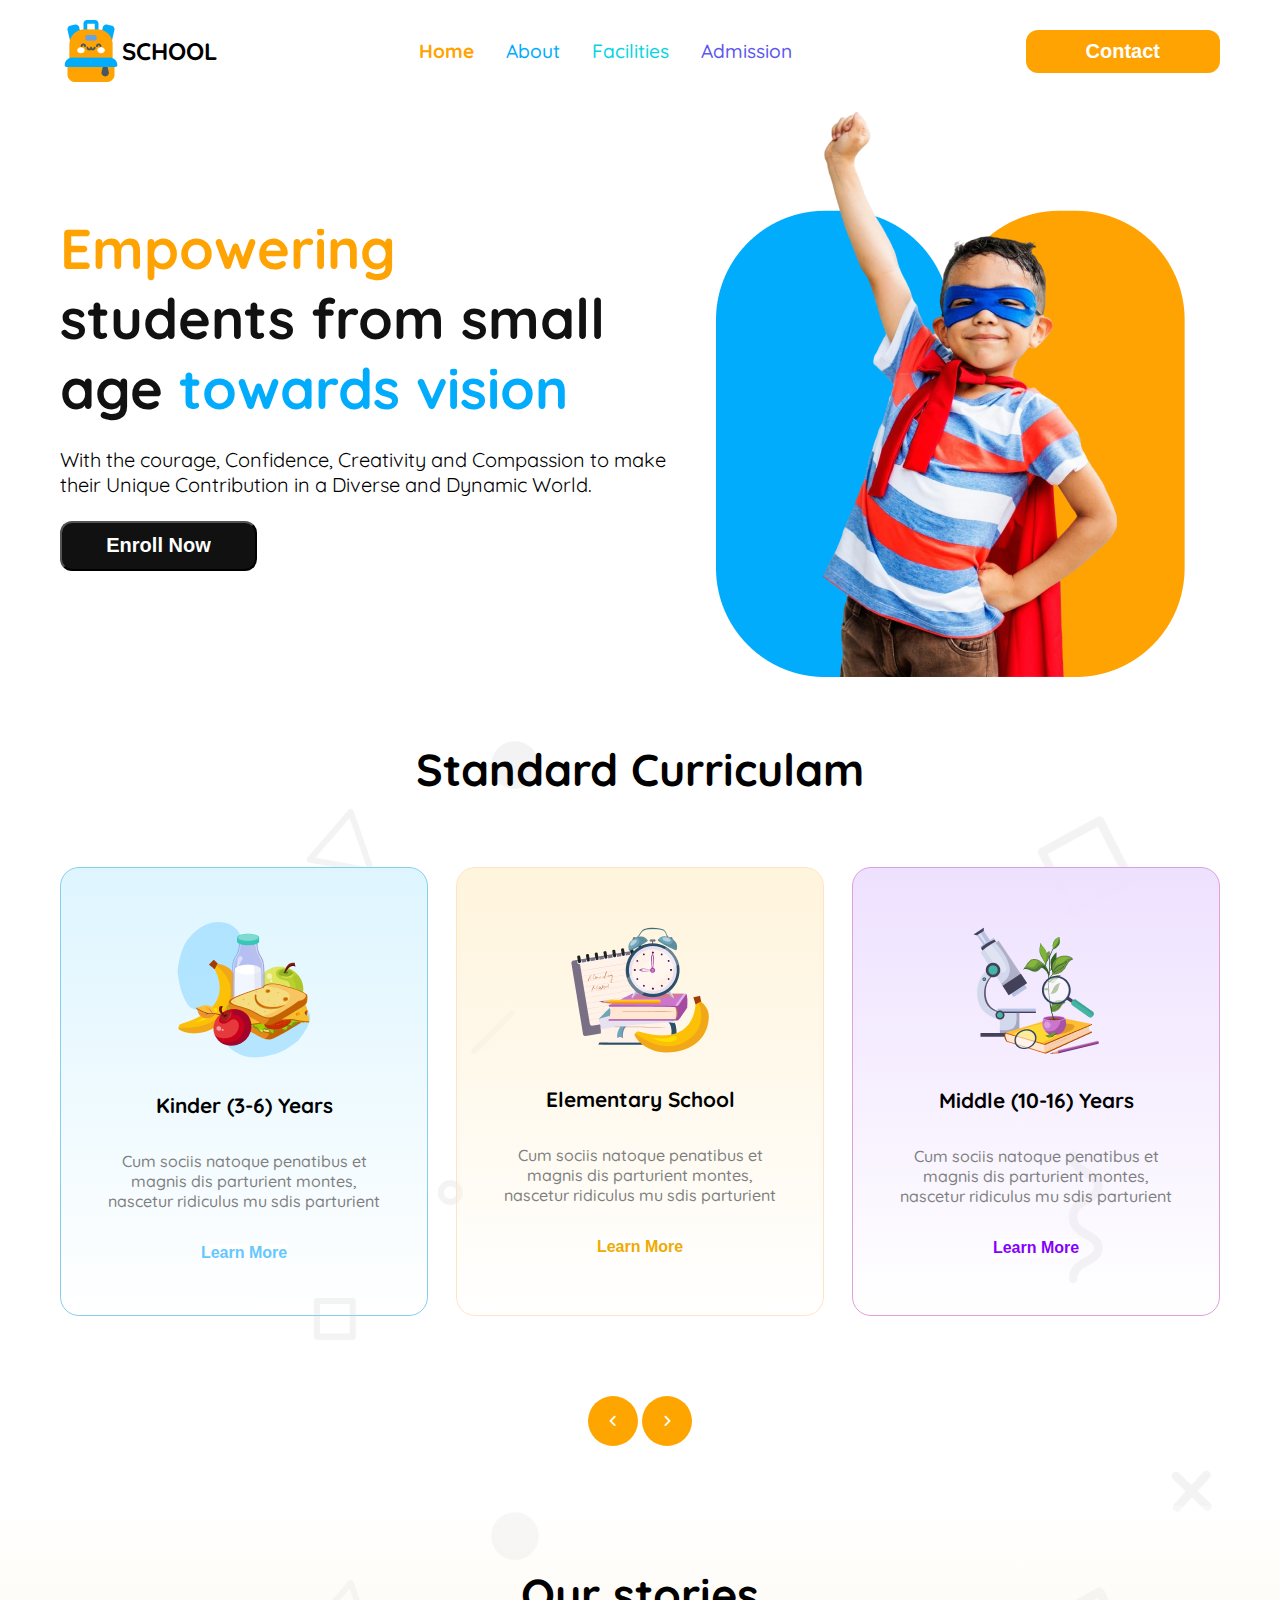
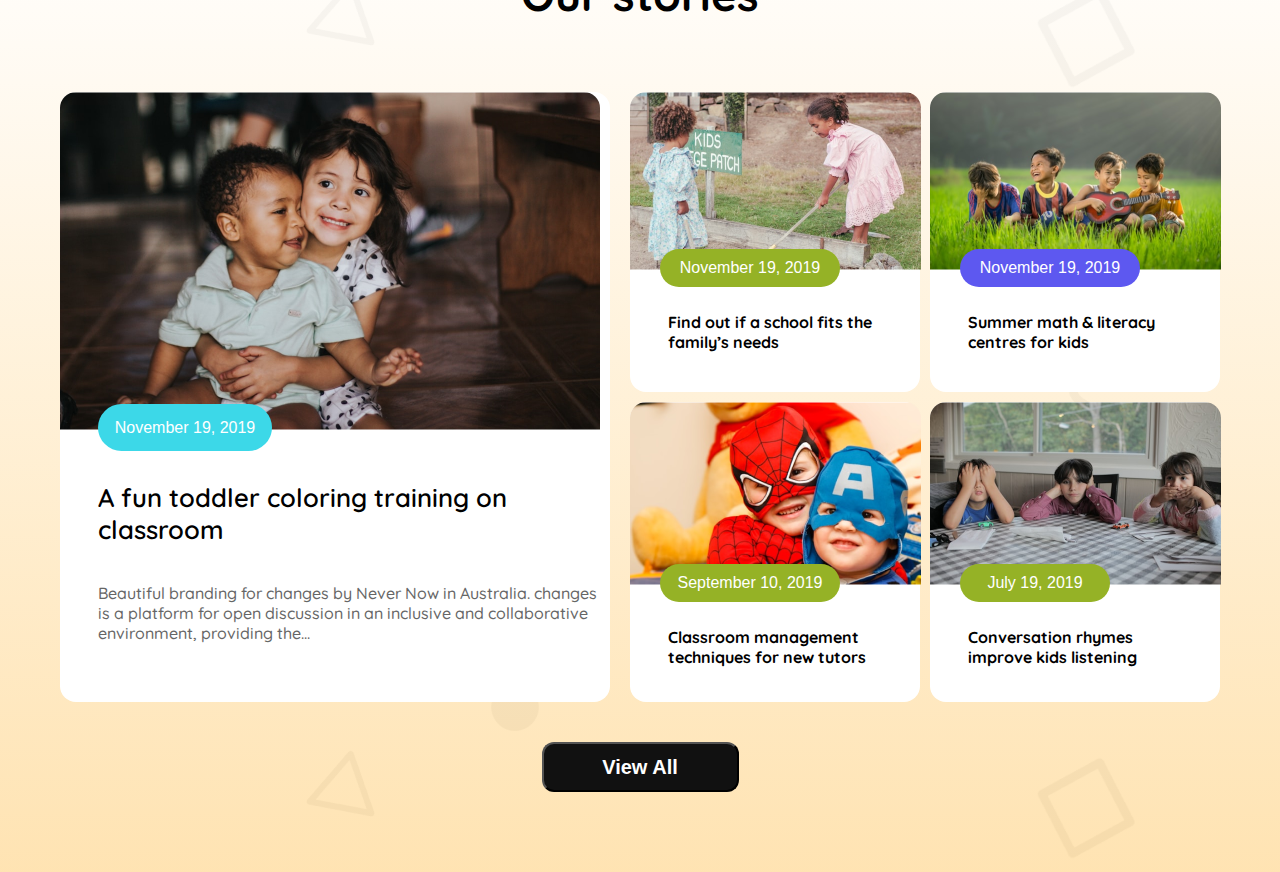
==== commit a4d46037: "my" ====
--- a/index1.html
+++ b/index1.html
@@ -24,6 +24,7 @@
                 <li class="nav-item"><a href="" class="nav-link-4">Admission</a></li>
             </ul>
             <button class="button-1">Contact</button>
+            <i class="fa-solid fa-bars" id="menubar"></i>
         </nav>
 
 
@@ -122,7 +123,7 @@
             </div>
         </section>
     </main>
-    <footer>
+    <footer class="none">
         <section class="footer-section">
             
 
--- a/styles/index1.css
+++ b/styles/index1.css
@@ -3,433 +3,549 @@
 
 
 .quicksand {
-  font-family: "Quicksand", serif;
-  font-optical-sizing: auto;
-  font-weight: 400;
-  font-style: normal;
-}
-*{
+    font-family: "Quicksand", serif;
+    font-optical-sizing: auto;
+    font-weight: 400;
+    font-style: normal;
+}
+
+* {
     margin: 0px;
     padding: 0px;
 }
-main{
-    
+
+main {
+
     background: url('../assets/bg.png');
-    
-}
-.navbar,.hero-kid,.curriculam,.story,.footer-class{
+
+}
+
+.navbar,
+.hero-kid,
+.curriculam,
+.story,
+.footer-class {
     max-width: 1160px;
     margin: 0px auto;
 }
-.navbar{
-   
-    display: flex;
-   justify-content: space-between;
- 
+
+.navbar {
+
+    display: flex;
+    justify-content: space-between;
+
     align-items: center;
     margin-top: 20px;
     margin-bottom: 20px;
 }
-.div{
+
+.div {
     display: flex;
     align-items: center;
 }
-.navbar img{
+
+.navbar img {
     width: 62px;
     height: 62px;
 }
-.nav-title{
+
+.nav-title {
     font-size: 1.5rem;
     font-weight: 700;
-   
+
     color: Black;
 }
-.nav-links{
-    display: flex;
-    
-   
-}
-.nav-item{
+
+.nav-links {
+    display: flex;
+
+
+}
+
+.nav-item {
     list-style: none;
     margin-right: 32px;
 }
-.nav-link-1{
+
+.nav-link-1 {
     text-decoration: none;
     font-weight: 700;
     font-size: 1.2rem;
     color: rgb(254, 163, 1);
 }
-.nav-link-2{
+
+.nav-link-2 {
     text-decoration: none;
     font-weight: 500;
     font-size: 1.2rem;
-    color:rgb(1, 172, 253) ;
-}
-.nav-link-3{
+    color: rgb(1, 172, 253);
+}
+
+.nav-link-3 {
     text-decoration: none;
     font-weight: 500;
     font-size: 1.2rem;
     color: rgb(5, 212, 223);
 }
-.nav-link-4{
+
+.nav-link-4 {
     text-decoration: none;
     font-weight: 500;
     font-size: 1.2rem;
-    color: rgb(93, 88, 239) ;
-}
-.button-1{
-    background-color:rgb(254, 163, 1);
+    color: rgb(93, 88, 239);
+}
+
+.button-1 {
+    background-color: rgb(254, 163, 1);
     border-radius: 12px;
     border: none;
-    color:rgb(255, 255, 255) ;
+    color: rgb(255, 255, 255);
     font-weight: 600;
     font-size: 1.25rem;
-   padding: 10px 60px;
-   
-    
-}
-.hero-kid{
-   display: flex;
-   align-items: center;
-   gap: 50px;
-}
-.hero-kid-paragraph{
+    padding: 10px 60px;
+}
+#menubar{
+    display: none;
+}
+
+.hero-kid {
+    display: flex;
+    align-items: center;
+    gap: 50px;
+}
+
+.hero-kid-paragraph {
     font-weight: 400;
     font-size: 1.25rem;
-    color:Black ;
-}
-
-.hero{
-   display: flex;
-   flex-direction: column;
-   gap: 24px;
-   
-}
-.hero-pic{
-    margin-left: 60px;
-   
-}
-.button-2{
+    color: Black;
+}
+
+.hero {
+    display: flex;
+    flex-direction: column;
+    gap: 24px;
+
+}
+
+
+
+.button-2 {
     width: 197px;
     height: 50px;
     border-radius: 12px;
     color: rgb(255, 255, 255);
-    background-color:rgb(17, 17, 17) ;
+    background-color: rgb(17, 17, 17);
     padding: 10px, 10px, 10px, 10px;
     font-size: 1.25rem;
     font-weight: 700;
 }
-.span-1{
+
+.span-1 {
     font-size: 3.5rem;
     font-weight: 700;
     color: rgb(254, 163, 1);
 }
-.span-2{
+
+.span-2 {
     font-size: 3.5rem;
     font-weight: 700;
-    color:rgb(17, 17, 17);
-}
-.span-3{
+    color: rgb(17, 17, 17);
+}
+
+.span-3 {
     font-size: 3.5rem;
     font-weight: 700;
     color: rgb(1, 172, 253);
 }
 
-.cards{
-    display: flex;
-    
-    gap:28px;
-    }
-   
-        
-        .commom-card{
-         display: flex;   
-         flex-direction: column;
-         gap: 33px;
-         justify-content: center;
-         align-items: center;
-         padding: 53px 40px ;
-        
-        }
-        .card-123-title{
-            font-weight: 700;
-            font-size: 1.3rem;
-            text-align: center;
-        }
-        .card-123-paragraph{
-            font-size: 1rem;
-            font-weight: 500;
-            text-align: center;
-            color:rgb(128, 128, 128);
-        }
-        .card-1{
-        
-            border-radius: 19px;
-            
-            border:1px solid skyblue;
-            background:linear-gradient(to bottom,rgb(222, 245, 255),rgba(255, 255, 255, 0))
-           
-            }
-            .card-2{
-        border: 1px solid bisque;
-                border-radius: 19px;
-               background: linear-gradient(rgb(255, 244, 220),rgba(255, 255, 255, 0));
-            }
-            .card-3{
-       border: 1px solid plum;
-                border-radius: 19px;
-               background: linear-gradient(rgb(238, 225, 255),transparent);
-            }
-            .card-1-button{
-    
-                color:rgb(100, 200, 255);
-                font-size:1rem;
-                font-weight: 700;
-                text-align: center;
-                background-color:white ;
-                border: none;
-                
-                }
-                .card-2-button{
-       
-                    color:rgb(240, 170, 0);
-                    font-size:1rem;
-                    font-weight: 700;
-                    text-align: center;
-                    background-color:white ;
-                    border: none;
-                    
-                    
-                    }
-                    .card-3-button{
-                       
-                        color:rgb(135, 0, 255);
-                        font-size:1rem;
-                        font-weight: 700;
-                        text-align: center;
-                        background-color:white ;
-                        border: none;
-                      
-                        
-                        }
-                        .card-title,.story-title{
-                            font-weight:700;
-                            font-size: 2.8rem;
-                            text-align: center;
-                        }
-                        .card-title{
-                            margin-top: 60px;
-                            margin-bottom: 70px;
-                        }
-  .r-button{
+.cards {
+    display: flex;
+
+    gap: 28px;
+}
+
+
+.commom-card {
+    display: flex;
+    flex-direction: column;
+    gap: 33px;
+    justify-content: center;
+    align-items: center;
+    padding: 53px 40px;
+
+}
+
+.card-123-title {
+    font-weight: 700;
+    font-size: 1.3rem;
+    text-align: center;
+}
+
+.card-123-paragraph {
+    font-size: 1rem;
+    font-weight: 500;
+    text-align: center;
+    color: rgb(128, 128, 128);
+}
+
+.card-1 {
+
+    border-radius: 19px;
+
+    border: 1px solid skyblue;
+    background: linear-gradient(to bottom, rgb(222, 245, 255), rgba(255, 255, 255, 0))
+}
+
+.card-2 {
+    border: 1px solid bisque;
+    border-radius: 19px;
+    background: linear-gradient(rgb(255, 244, 220), rgba(255, 255, 255, 0));
+}
+
+.card-3 {
+    border: 1px solid plum;
+    border-radius: 19px;
+    background: linear-gradient(rgb(238, 225, 255), transparent);
+}
+
+.card-1-button {
+
+    color: rgb(100, 200, 255);
+    font-size: 1rem;
+    font-weight: 700;
+    text-align: center;
+    background-color: white;
+    border: none;
+
+}
+
+.card-2-button {
+
+    color: rgb(240, 170, 0);
+    font-size: 1rem;
+    font-weight: 700;
+    text-align: center;
+    background-color: white;
+    border: none;
+
+
+}
+
+.card-3-button {
+
+    color: rgb(135, 0, 255);
+    font-size: 1rem;
+    font-weight: 700;
+    text-align: center;
+    background-color: white;
+    border: none;
+
+
+}
+
+.card-title,
+.story-title {
+    font-weight: 700;
+    font-size: 2.8rem;
+    text-align: center;
+}
+
+.card-title {
+    margin-top: 60px;
+    margin-bottom: 70px;
+}
+
+.r-button {
     text-align: center;
     margin-top: 80px;
     margin-bottom: 60px;
-  }
-  .round-button{
+}
+
+.round-button {
     height: 50px;
     width: 50px;
     border-radius: 50%;
     padding: 18px;
     border: none;
-    background-color:orange ;
+    background-color: orange;
     color: azure;
     font-weight: 700;
-   
-    
-
-  }
-                .button-7{
-                    width: 197px;
-                    height: 50px;
-                    border-radius: 12px;
-                    color: rgb(255, 255, 255);
-                    background-color:rgb(17, 17, 17) ;
-                    padding: 10px, 10px, 10px, 10px;
-                    font-size: 1.25rem;
-                    font-weight: 700;
-                }
-                .btn{
-                    margin-left: 622px;
-                    margin-right: 622px;
-                }
-                .story-class{
-                 background: linear-gradient(to top,rgba(254, 163, 1, 0.3),rgba(255, 255, 255, 0.3));
-                 
-                }
-                
-                .story-title{
-                    margin-top: 60px;
-                    margin-bottom: 70px;
-                }
-                .story-container{
-                    display: flex;
-                   gap: 20px;
-                    
-                    
-                }
-                .big-card img{
-                   
-                    border-top-left-radius: 16px;
-                    border-top-right-radius: 16px;
-                }
-                .big-card{
-                   
-                    background-color: white;
-                   border-radius: 16px;
-                   
-                }
-                .big-card-title{
-                    color: rgba(0, 0, 0, 1);
-                    font-weight: 600;
-                    font-size: 1.6rem;
-                    margin-left: 38px;
-                    margin-bottom: 38px;
-                }
-                .big-card-paragraph{
-                   font-weight: 500; 
-                   font-size: 1rem;
-                   color:rgba(102, 102, 102, 1) ;
-                   margin-left: 38px;
-                }
-                .story-button-1{
-                  background-color: rgb(60, 216, 232); 
-                  width: 174px; 
-                  height: 47px;
-                  border-radius: 47px;
-                  color: white;
-                  font-weight: 500;
-                  font-size: 1rem;
-                  border: none;
-                
-                }
-                .bn{
-                    margin-left: 38px;
-                    bottom: 30px;
-                    position: relative;
-                    
-                
-                }
-                .collage{
-                    display: grid;
-                    grid-template-columns:repeat(2,1fr) ;
-                    gap:10px;
-                }
-                .small-card{
-                    width: 290px;
-                    height: 300px;
-                    border-radius: 16px;
-                    background-color:white;
-                }
-                .story-class{
-                    display: flex;
-                  
-                }
-                .story{
-                    display: flex;
-                    flex-direction: column;
-                    align-items: center;
-                    justify-content: center;
-                }
-                .small-card img{
-                    border-top-left-radius: 16px;
-                    border-top-right-radius: 16px;
-                }
-                .small-button{
-                    margin-left:30px;
-                    position: relative;
-                 bottom: 25px;
-    
-                }
-                .s-button{
-                    background-color: rgb(149, 178, 38); 
-                  width: 180px; 
-                  height: 38px;
-                  border-radius: 47px;
-                  color: white;
-                  font-weight: 500;
-                  font-size: 1rem;
-                  border: none;
-                }
-                .s1-button
-                {
-                    background-color:rgba(93, 88, 240, 1) ;
-                    width: 180px; 
-                  height: 38px;
-                  border-radius: 47px;
-                  color: white;
-                  font-weight: 500;
-                  font-size: 1rem;
-                  border: none;
-                }
-                .s2-button
-                {
-                    background-color: rgb(149, 178, 38);
-                    width: 150px; 
-                  height: 38px;
-                  border-radius: 47px;
-                  color: white;
-                  font-weight: 500;
-                  font-size: 1rem;
-                  border: none;
-                }
-                .story-paragraph{
-                    font-size: 1rem;
-                    font-weight: 700;
-                    color:rgb(0, 0, 0) ;
-                    margin-left: 38px;
-                }
-               .footer-section{
-                background-color: rgba(1, 172, 253, 1);
-               }
-                .main-div{
-                    display: flex;
-                    
-                    padding-top:123px ;
-                    padding-bottom: 174px;
-                   justify-content: space-around;
-                   
-                }
-              .divi{
-                display: flex;
-                margin-bottom: 20px;
-              }
-                
-                .footer-title{
-                 font-weight: 700;   
-                 font-size: 2.6rem;
-                 color: rgb(255, 255, 255);
-                
-                
-                }
-                .item{
-                    list-style: none;
-                    margin-bottom: 20px;
-                 
-                }
-                
-                .link-1{
-                    text-decoration: none;
-                    font-weight: 5200;
-                    font-size: 1.5erem;
-                    gap:30px;
-                    color:rgb(255, 255, 255) ;
-                }
-                
-                .footer-paragraph{
-                    color: rgb(255, 255, 255);
-                    font-weight: 400;
-                    font-size: 1.25rem;
-                }
-                .about-title{
-                    font-weight: 700;
-                    font-size: 1.5erem;
-                    color:rgb(255, 255, 255) ;
-                    margin-bottom: 20px;
-                }
-                .media-title{
-                    font-weight: 700;
-                    font-size: 1.6erem;
-                    color:rgb(255, 255, 255) ;
-                    margin-bottom: 20px;
-                }+
+
+
+}
+
+.button-7 {
+    width: 197px;
+    height: 50px;
+    border-radius: 12px;
+    color: rgb(255, 255, 255);
+    background-color: rgb(17, 17, 17);
+    padding: 10px, 10px, 10px, 10px;
+    font-size: 1.25rem;
+    font-weight: 700;
+}
+
+.btn {
+    margin-left: 622px;
+    margin-right: 622px;
+}
+
+.story-class {
+    background: linear-gradient(to top, rgba(254, 163, 1, 0.3), rgba(255, 255, 255, 0.3));
+
+}
+
+.story-title {
+    margin-top: 60px;
+    margin-bottom: 70px;
+}
+
+.story-container {
+    display: flex;
+    gap: 20px;
+
+
+}
+
+.big-card img {
+
+    border-top-left-radius: 16px;
+    border-top-right-radius: 16px;
+}
+
+.big-card {
+
+    background-color: white;
+    border-radius: 16px;
+
+}
+
+.big-card-title {
+    color: rgba(0, 0, 0, 1);
+    font-weight: 600;
+    font-size: 1.6rem;
+    margin-left: 38px;
+    margin-bottom: 38px;
+}
+
+.big-card-paragraph {
+    font-weight: 500;
+    font-size: 1rem;
+    color: rgba(102, 102, 102, 1);
+    margin-left: 38px;
+}
+
+.story-button-1 {
+    background-color: rgb(60, 216, 232);
+    width: 174px;
+    height: 47px;
+    border-radius: 47px;
+    color: white;
+    font-weight: 500;
+    font-size: 1rem;
+    border: none;
+
+}
+
+.bn {
+    margin-left: 38px;
+    bottom: 30px;
+    position: relative;
+
+
+}
+
+.collage {
+    display: grid;
+    grid-template-columns: repeat(2, 1fr);
+    gap: 10px;
+}
+
+.small-card {
+    width: 290px;
+    height: 300px;
+    border-radius: 16px;
+    background-color: white;
+}
+
+.story-class {
+    display: flex;
+
+}
+
+.story {
+    display: flex;
+    flex-direction: column;
+    align-items: center;
+    justify-content: center;
+}
+
+.small-card img {
+    border-top-left-radius: 16px;
+    border-top-right-radius: 16px;
+}
+
+.small-button {
+    margin-left: 30px;
+    position: relative;
+    bottom: 25px;
+
+}
+
+.s-button {
+    background-color: rgb(149, 178, 38);
+    width: 180px;
+    height: 38px;
+    border-radius: 47px;
+    color: white;
+    font-weight: 500;
+    font-size: 1rem;
+    border: none;
+}
+
+.s1-button {
+    background-color: rgba(93, 88, 240, 1);
+    width: 180px;
+    height: 38px;
+    border-radius: 47px;
+    color: white;
+    font-weight: 500;
+    font-size: 1rem;
+    border: none;
+}
+
+.s2-button {
+    background-color: rgb(149, 178, 38);
+    width: 150px;
+    height: 38px;
+    border-radius: 47px;
+    color: white;
+    font-weight: 500;
+    font-size: 1rem;
+    border: none;
+}
+
+.story-paragraph {
+    font-size: 1rem;
+    font-weight: 700;
+    color: rgb(0, 0, 0);
+    margin-left: 38px;
+}
+
+.footer-section {
+    background-color: rgba(1, 172, 253, 1);
+}
+
+.main-div {
+    display: flex;
+
+    padding-top: 123px;
+    padding-bottom: 174px;
+    justify-content: space-around;
+
+}
+
+.divi {
+    display: flex;
+    margin-bottom: 20px;
+}
+
+.footer-title {
+    font-weight: 700;
+    font-size: 2.6rem;
+    color: rgb(255, 255, 255);
+
+
+}
+
+.item {
+    list-style: none;
+    margin-bottom: 20px;
+
+}
+
+.link-1 {
+    text-decoration: none;
+    font-weight: 5200;
+    font-size: 1.5erem;
+    gap: 30px;
+    color: rgb(255, 255, 255);
+}
+
+.footer-paragraph {
+    color: rgb(255, 255, 255);
+    font-weight: 400;
+    font-size: 1.25rem;
+}
+
+.about-title {
+    font-weight: 700;
+    font-size: 1.5erem;
+    color: rgb(255, 255, 255);
+    margin-bottom: 20px;
+}
+
+.media-title {
+    font-weight: 700;
+    font-size: 1.6erem;
+    color: rgb(255, 255, 255);
+    margin-bottom: 20px;
+}
+
+.none{
+    display: none;
+}
+@media screen  and (max-width:576px) {
+    .nav-title{
+        display: none;
+    }
+    .nav-links{
+        display: none;
+    }
+    .button-1{
+        display: none;
+    }
+    #menubar{
+        display: unset;
+    }
+    .navbar{
+        padding: 12px 20px;
+        border: 2px solid orange;
+        margin-top: 0px;
+    }
+    .hero-kid{
+        flex-direction: column-reverse;
+        justify-content: center;
+        align-items: center;
+        padding: 0px 20px;
+    }
+    .hero-kid img{
+        width: 100%;
+    }
+    .hero{
+        justify-content: center;
+        align-items: center;
+    }
+    .hero-kid-paragraph{
+        text-align: center;
+    }
+    .hero-kid-title{
+        text-align: center;
+    }
+    .cards{
+        flex-direction: column;
+        gap:13px;
+        
+    }
+    .curriculam{
+        padding: 20px;
+    }
+    .card-title{
+        font-size: 1.8rem;
+        margin-bottom: 30px;
+    }
+    .r-button{
+        display: none;
+    }
+}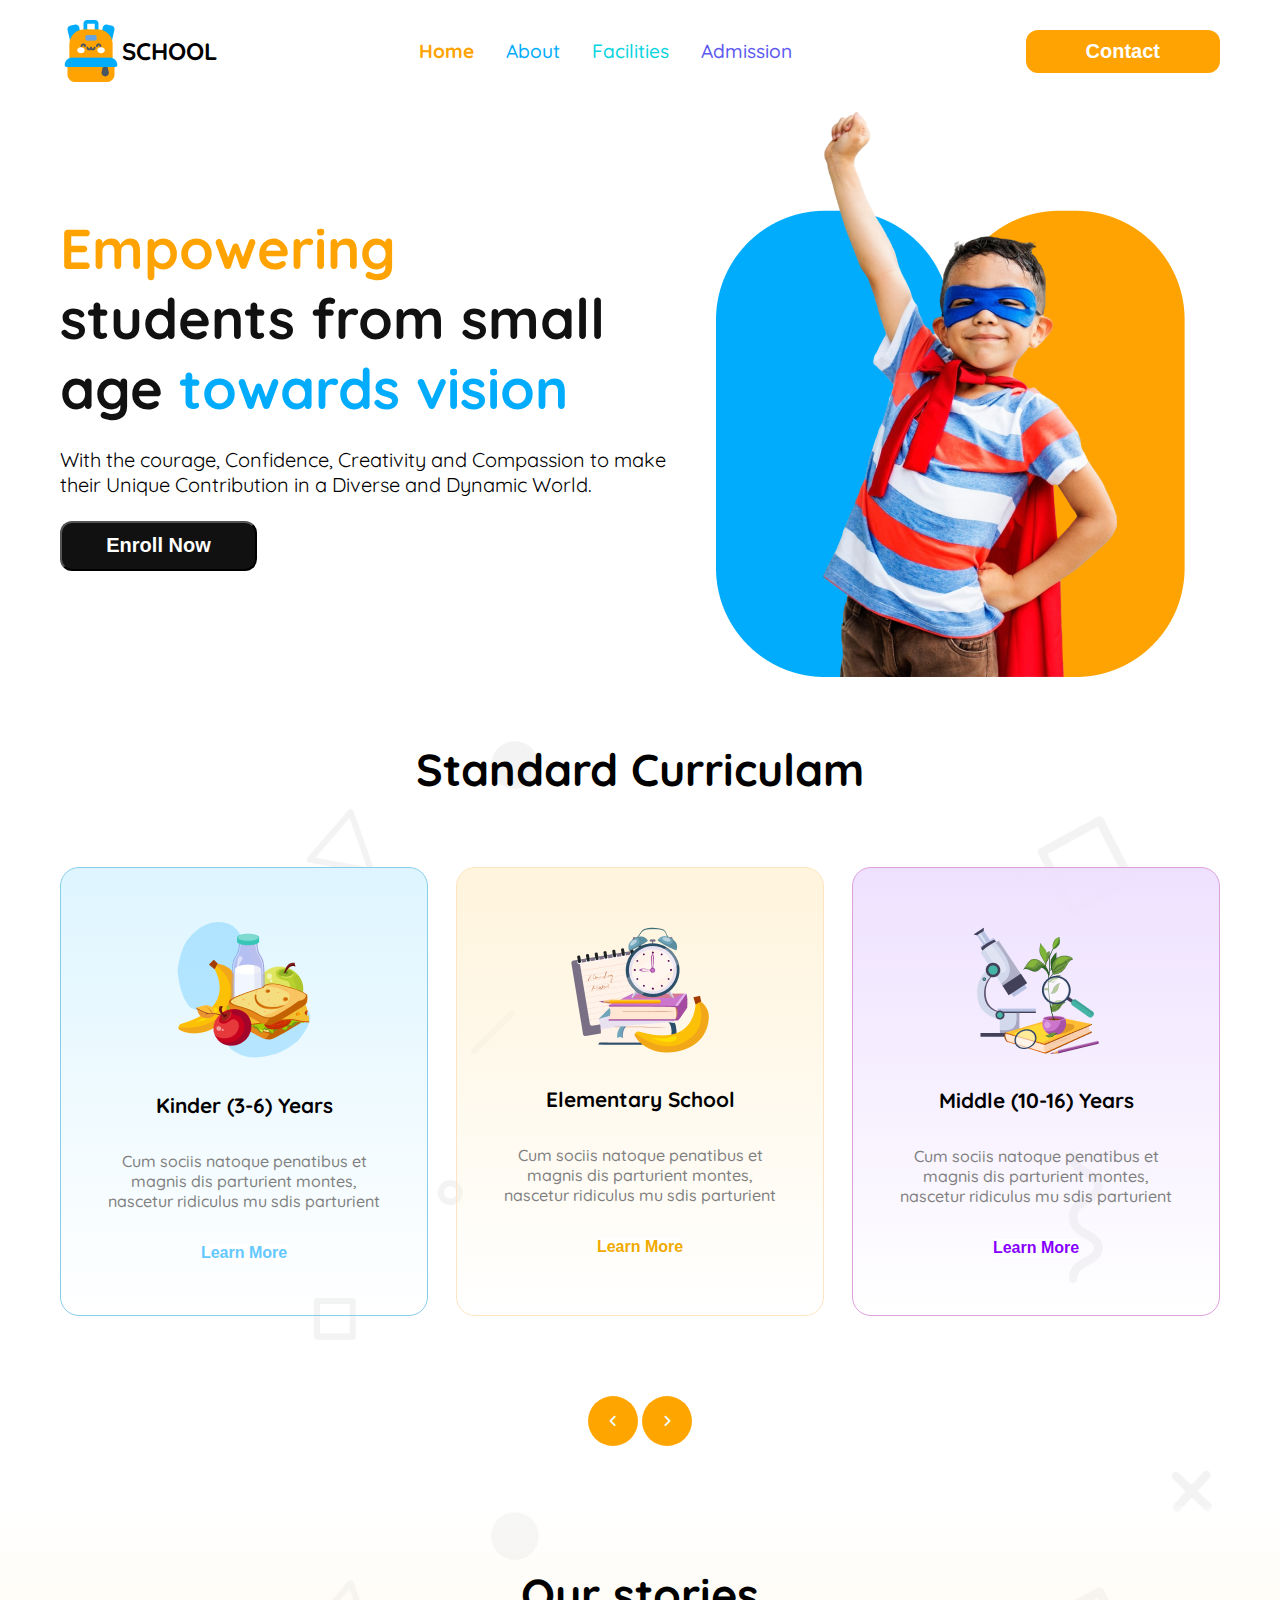
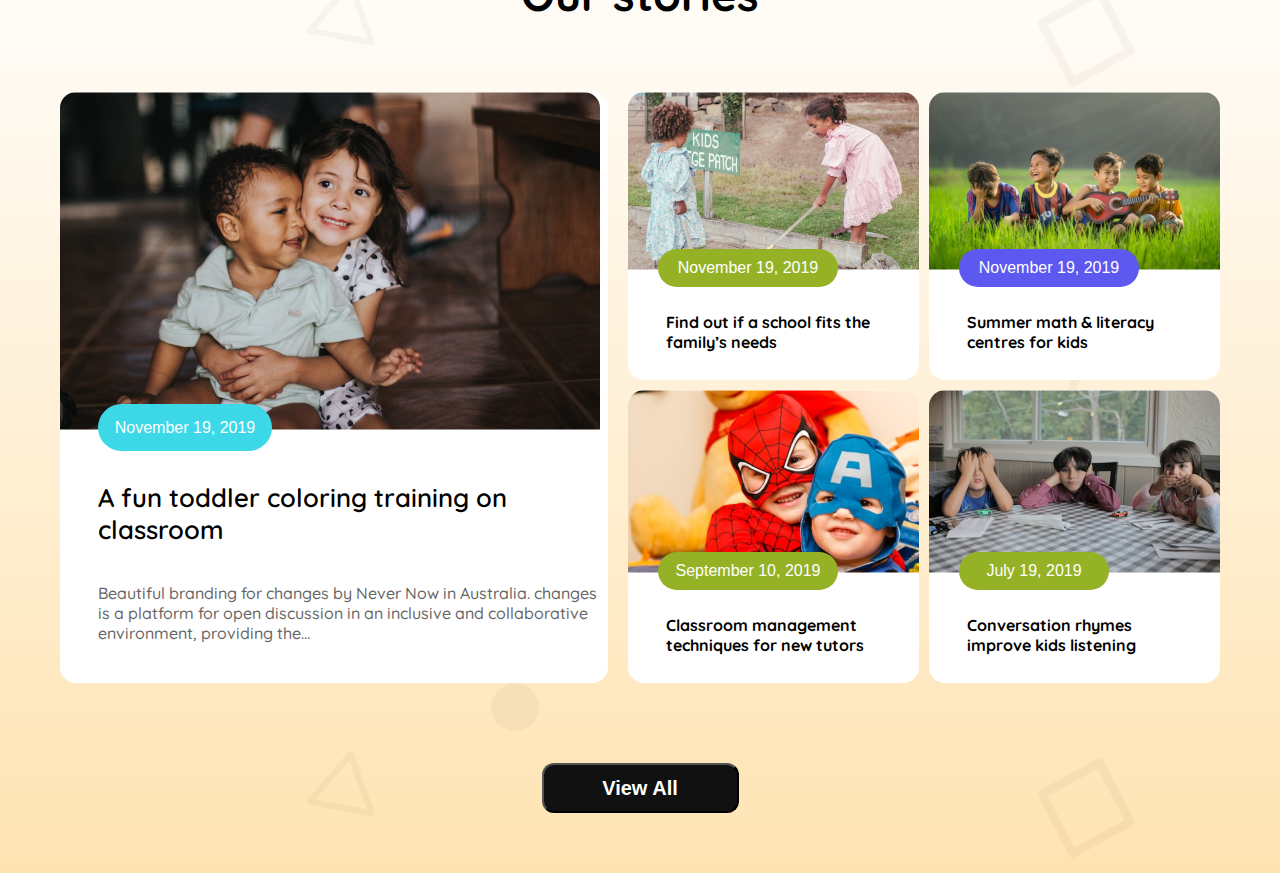
==== commit 875361e4: "my" ====
--- a/index1.html
+++ b/index1.html
@@ -118,8 +118,8 @@
                             </p>
                         </div>
                     </div>
-                </div> <br><br>
-                <div class="btn"><button class="button-7">View All</button></div> <br> <br> <br> <br>
+                </div> 
+                <div class="btn"><button class="button-7">View All</button></div>
             </div>
         </section>
     </main>
--- a/styles/index1.css
+++ b/styles/index1.css
@@ -285,12 +285,10 @@
     font-size: 1.25rem;
     font-weight: 700;
 }
-
-.btn {
-    margin-left: 622px;
-    margin-right: 622px;
-}
-
+.btn{
+    margin-top: 80px;
+    margin-bottom: 60px;
+}
 .story-class {
     background: linear-gradient(to top, rgba(254, 163, 1, 0.3), rgba(255, 255, 255, 0.3));
 
@@ -304,8 +302,6 @@
 .story-container {
     display: flex;
     gap: 20px;
-
-
 }
 
 .big-card img {
@@ -315,7 +311,7 @@
 }
 
 .big-card {
-
+padding-bottom: 35px;
     background-color: white;
     border-radius: 16px;
 
@@ -363,8 +359,7 @@
 }
 
 .small-card {
-    width: 290px;
-    height: 300px;
+    padding-bottom: 28px;
     border-radius: 16px;
     background-color: white;
 }
@@ -548,4 +543,13 @@
     .r-button{
         display: none;
     }
+    .big-card{
+        display: none;
+    }
+    .small-card img{
+        width: 100%;
+    }
+    .collage{
+        padding: 0px 12px;
+    }
 }